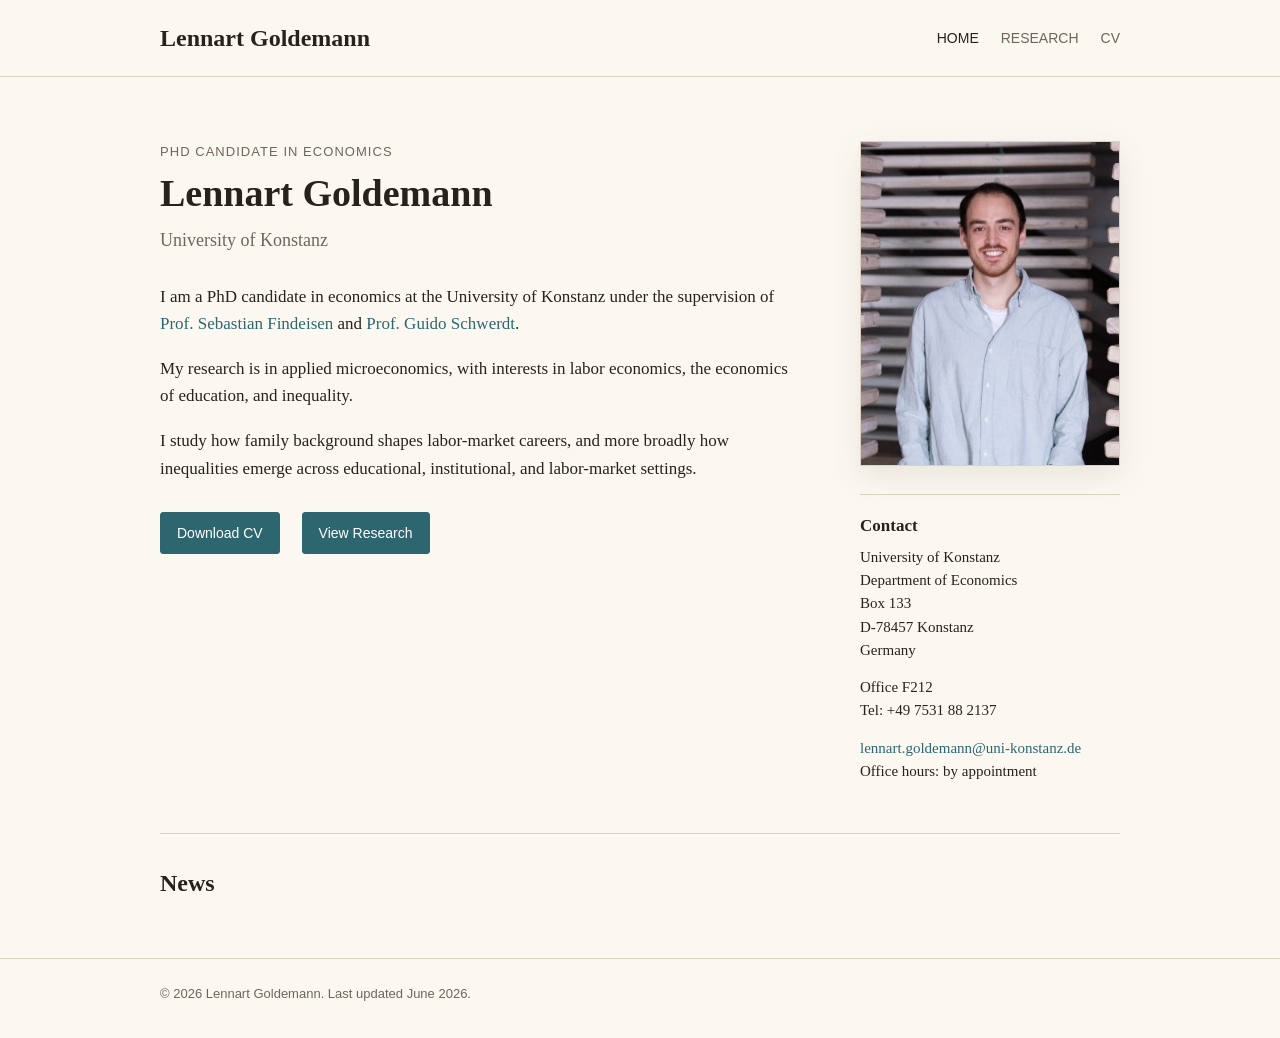
==== index.html @ 66ce783b "Match research link button styling" ====
<!doctype html>
<html lang="en">
  <head>
    <meta charset="utf-8">
    <meta name="viewport" content="width=device-width, initial-scale=1">
    <title>Lennart Goldemann</title>
    <meta
      name="description"
      content="Personal research website for Lennart Goldemann, PhD candidate in economics."
    >
    <link rel="stylesheet" href="assets/styles.css">
  </head>
  <body>
    <header class="site-header">
      <div class="container header-inner">
        <a class="site-title" href="index.html">Lennart Goldemann</a>
        <nav class="site-nav" aria-label="Main navigation">
          <a href="index.html" aria-current="page">Home</a>
          <a href="research.html">Research</a>
          <a href="assets/CV_Goldemann.pdf">CV</a>
        </nav>
      </div>
    </header>

    <main class="container main-layout">
      <section class="intro" aria-labelledby="intro-heading">
        <!-- Edit the text below with your current title, affiliation, and bio. -->
        <p class="eyebrow">PhD Candidate in Economics</p>
        <h1 id="intro-heading">Lennart Goldemann</h1>
        <p class="position">University of Konstanz</p>

        <p>
          I am a PhD candidate in economics at the University of Konstanz under
          the supervision of
          <a href="https://sebastian-findeisen.com/">Prof. Sebastian Findeisen</a>
          and
          <a href="https://www.wiwi.uni-konstanz.de/schwerdt/personen/prof-dr-guido-schwerdt/">Prof. Guido Schwerdt</a>.
        </p>

        <p>
          My research is in applied microeconomics, with interests in labor
          economics, the economics of education, and inequality.
        </p>

        <p>
          I study how family background shapes labor-market careers, and more
          broadly how inequalities emerge across educational, institutional, and
          labor-market settings.
        </p>

        <div class="action-row" aria-label="Primary links">
          <a class="button" href="assets/CV_Goldemann.pdf">Download CV</a>
          <a class="button" href="research.html">View Research</a>
        </div>
      </section>

      <aside class="profile-card" aria-label="Profile information">
        <figure class="portrait">
          <img
            src="assets/picture_me.png"
            width="400"
            height="400"
            alt="Portrait of Lennart Goldemann"
            onerror="this.closest('.portrait').classList.add('is-missing'); this.remove();"
          >
          <figcaption>Add your photo as <span>assets/picture_me.png</span></figcaption>
        </figure>

        <section class="contact-block" aria-labelledby="contact-heading">
          <h2 id="contact-heading">Contact</h2>
          <p>
            University of Konstanz<br>
            Department of Economics<br>
            Box 133<br>
            D-78457 Konstanz<br>
            Germany
          </p>
          <p>
            Office F212<br>
            Tel: +49 7531 88 2137
          </p>
          <p>
            <a href="mailto:lennart.goldemann@uni-konstanz.de">lennart.goldemann@uni-konstanz.de</a><br>
            Office hours: by appointment
          </p>
        </section>
      </aside>
    </main>

    <section class="container page-section" aria-labelledby="news-heading">
      <h2 id="news-heading">News</h2>
      <!-- Add news items here when you have updates to share. -->
      <ul class="news-list"></ul>
    </section>

    <footer class="site-footer">
      <div class="container">
        <p>&copy; 2026 Lennart Goldemann. Last updated June 2026.</p>
      </div>
    </footer>
  </body>
</html>
---- assets/styles.css ----
:root {
  --bg: #fbf8f2;
  --text: #27221d;
  --muted: #6f655b;
  --border: #ded1c0;
  --soft: #f3eadf;
  --abstract-bg: #eef0e6;
  --abstract-border: #d3d6c6;
  --link: #2e6670;
  --link-hover: #214b52;
  --max-width: 960px;
}

* {
  box-sizing: border-box;
}

html {
  color-scheme: light;
}

body {
  margin: 0;
  background: var(--bg);
  color: var(--text);
  font-family: Georgia, "Times New Roman", serif;
  font-size: 17px;
  line-height: 1.62;
}

img {
  display: block;
  max-width: 100%;
}

a {
  color: var(--link);
  text-decoration: none;
}

a:hover,
a:focus-visible {
  color: var(--link-hover);
  text-decoration: underline;
}

a:focus-visible {
  outline: 2px solid var(--link);
  outline-offset: 3px;
}

.container {
  width: min(calc(100% - 32px), var(--max-width));
  margin: 0 auto;
}

.site-header {
  border-bottom: 1px solid var(--border);
  background: rgba(251, 248, 242, 0.96);
}

.header-inner {
  display: flex;
  align-items: center;
  justify-content: space-between;
  gap: 24px;
  min-height: 76px;
}

.site-title {
  color: var(--text);
  font-size: 24px;
  font-weight: 700;
  line-height: 1.2;
}

.site-title:hover,
.site-title:focus-visible {
  color: var(--text);
  text-decoration: none;
}

.site-nav {
  display: flex;
  align-items: center;
  gap: 22px;
  font-family: Arial, Helvetica, sans-serif;
  font-size: 14px;
  letter-spacing: 0;
  text-transform: uppercase;
}

.site-nav a {
  color: var(--muted);
}

.site-nav a[aria-current="page"],
.site-nav a:hover,
.site-nav a:focus-visible {
  color: var(--text);
}

.main-layout {
  display: grid;
  grid-template-columns: minmax(0, 1fr) 260px;
  gap: 56px;
  padding: 64px 0 36px;
}

.intro {
  max-width: 660px;
}

.eyebrow {
  margin: 0 0 10px;
  color: var(--muted);
  font-family: Arial, Helvetica, sans-serif;
  font-size: 13px;
  letter-spacing: 0.08em;
  text-transform: uppercase;
}

h1,
h2,
h3,
p {
  margin-top: 0;
}

h1 {
  margin-bottom: 10px;
  font-size: 38px;
  line-height: 1.15;
}

h2 {
  margin-bottom: 18px;
  font-size: 24px;
  line-height: 1.25;
}

h3 {
  margin-bottom: 7px;
  font-size: 19px;
  line-height: 1.35;
}

.position {
  margin-bottom: 28px;
  color: var(--muted);
  font-size: 18px;
}

.action-row {
  display: flex;
  flex-wrap: wrap;
  align-items: center;
  gap: 16px 22px;
  margin-top: 30px;
}

.button {
  display: inline-flex;
  align-items: center;
  justify-content: center;
  min-height: 42px;
  padding: 9px 16px;
  border: 1px solid var(--link);
  border-radius: 3px;
  background: var(--link);
  color: #fff;
  font-family: Arial, Helvetica, sans-serif;
  font-size: 14px;
  line-height: 1.2;
}

.button:hover,
.button:focus-visible {
  background: var(--link-hover);
  color: #fff;
  text-decoration: none;
}

.text-link {
  font-family: Arial, Helvetica, sans-serif;
  font-size: 14px;
}

.profile-card {
  align-self: start;
}

.portrait {
  margin: 0 0 28px;
  border: 1px solid var(--border);
  background: var(--soft);
  box-shadow: 0 10px 28px rgba(82, 58, 34, 0.1);
}

.portrait img {
  width: 100%;
  height: auto;
  aspect-ratio: 4 / 5;
  object-fit: cover;
}

.portrait figcaption {
  display: none;
  min-height: 220px;
  padding: 24px;
  color: var(--muted);
  place-items: center;
  text-align: center;
}

.portrait.is-missing figcaption {
  display: grid;
}

.portrait figcaption span {
  display: block;
  margin-top: 6px;
  color: var(--text);
  font-family: Arial, Helvetica, sans-serif;
  font-size: 13px;
}

.contact-block {
  border-top: 1px solid var(--border);
  padding-top: 20px;
  font-size: 15px;
  line-height: 1.55;
}

.contact-block h2 {
  margin-bottom: 10px;
  font-size: 17px;
}

.contact-block p {
  margin-bottom: 14px;
}

.page-section {
  border-top: 1px solid var(--border);
  padding: 34px 0 42px;
}

.news-list {
  display: grid;
  gap: 12px;
  margin: 0;
  padding: 0;
  list-style: none;
}

.news-list li {
  display: grid;
  grid-template-columns: 120px minmax(0, 1fr);
  gap: 18px;
}

.news-list time,
.paper-meta,
.site-footer {
  color: var(--muted);
}

.content-page {
  max-width: 780px;
  padding: 58px 0 48px;
}

.page-heading {
  margin-bottom: 42px;
}

.page-heading p {
  color: var(--muted);
  font-size: 18px;
}

.research-section {
  border-top: 1px solid var(--border);
  padding-top: 30px;
  margin-top: 34px;
}

.paper {
  margin-bottom: 30px;
}

.paper:last-child {
  margin-bottom: 0;
}

.paper p {
  margin-bottom: 10px;
}

.abstract {
  margin: 8px 0 13px;
}

.abstract[open] {
  padding: 10px 14px 2px;
  border: 1px solid var(--abstract-border);
  border-radius: 4px;
  background: var(--abstract-bg);
}

.abstract summary {
  display: inline-flex;
  align-items: center;
  min-height: 34px;
  padding: 6px 12px;
  border: 1px solid var(--border);
  border-radius: 3px;
  background: var(--soft);
  color: var(--link);
  cursor: pointer;
  font-family: Arial, Helvetica, sans-serif;
  font-size: 14px;
  line-height: 1.2;
  list-style: none;
}

.abstract summary::-webkit-details-marker {
  display: none;
}

.abstract summary::after {
  content: "+";
  margin-left: 9px;
  color: var(--muted);
}

.abstract[open] summary::after {
  content: "-";
}

.abstract summary:hover,
.abstract summary:focus-visible {
  border-color: var(--link);
  color: var(--link-hover);
}

.abstract p {
  margin: 12px 0 14px;
  color: var(--text);
}

.paper-links {
  display: flex;
  flex-wrap: wrap;
  gap: 10px 16px;
  font-family: Arial, Helvetica, sans-serif;
  font-size: 14px;
}

.site-footer {
  border-top: 1px solid var(--border);
  padding: 24px 0 34px;
  font-family: Arial, Helvetica, sans-serif;
  font-size: 13px;
}

.site-footer p {
  margin: 0;
}

@media (max-width: 760px) {
  body {
    font-size: 16px;
  }

  .header-inner {
    align-items: flex-start;
    flex-direction: column;
    gap: 12px;
    padding: 18px 0;
  }

  .site-nav {
    flex-wrap: wrap;
    gap: 12px 18px;
  }

  .main-layout {
    grid-template-columns: 1fr;
    gap: 34px;
    padding-top: 42px;
  }

  h1 {
    font-size: 32px;
  }

  .profile-card {
    max-width: 320px;
  }

  .news-list li {
    grid-template-columns: 1fr;
    gap: 2px;
  }
}
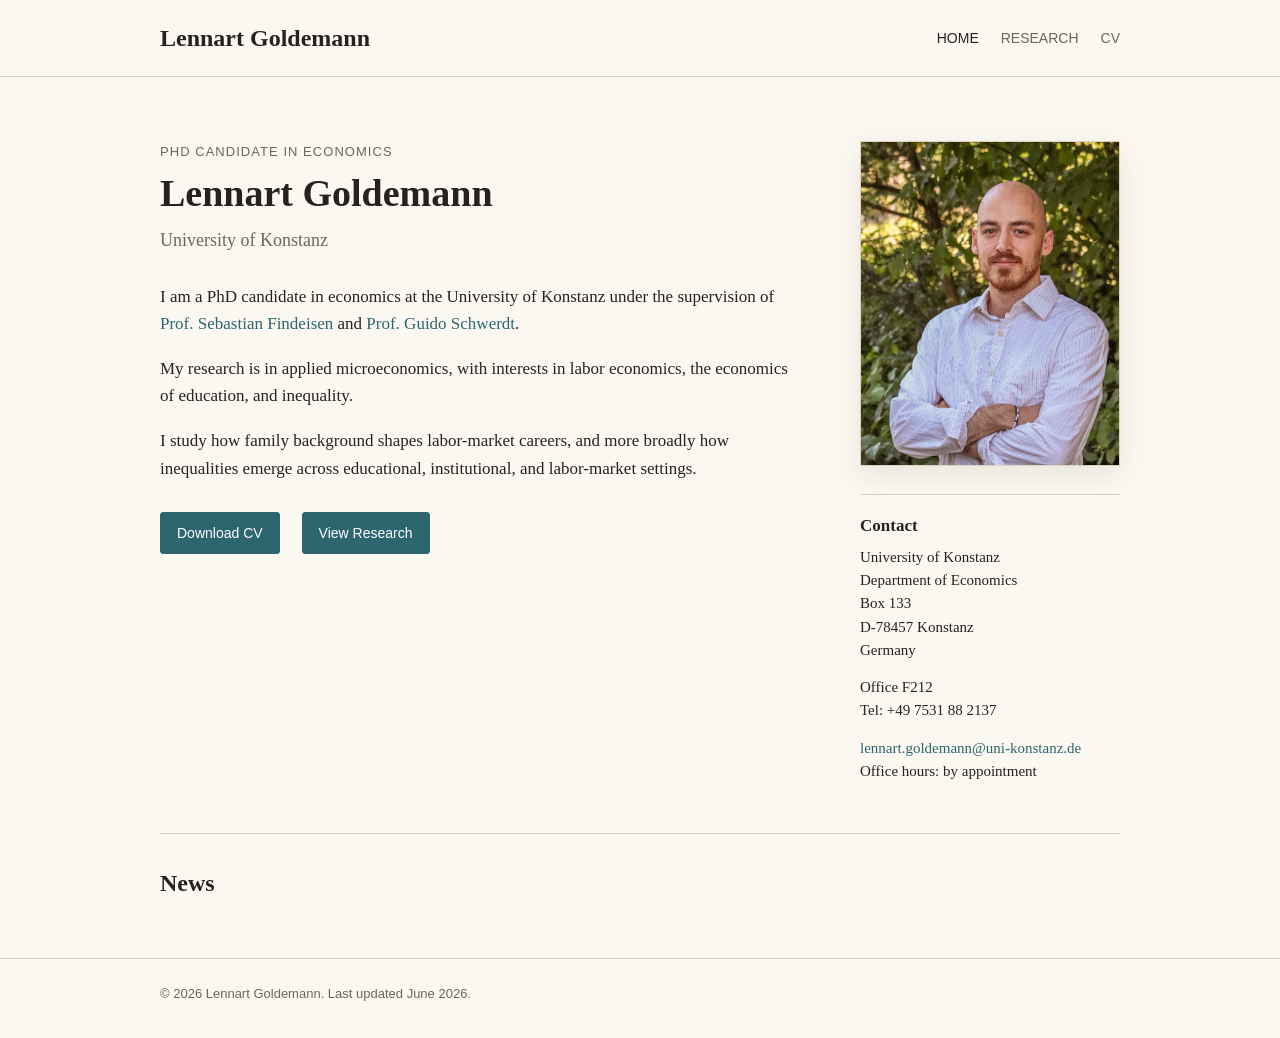
==== commit cff46be6: "Update website portrait" ====
--- a/index.html
+++ b/index.html
@@ -57,13 +57,13 @@
       <aside class="profile-card" aria-label="Profile information">
         <figure class="portrait">
           <img
-            src="assets/picture_me.png"
+            src="assets/picture_website.jpeg"
             width="400"
             height="400"
             alt="Portrait of Lennart Goldemann"
             onerror="this.closest('.portrait').classList.add('is-missing'); this.remove();"
           >
-          <figcaption>Add your photo as <span>assets/picture_me.png</span></figcaption>
+          <figcaption>Add your photo as <span>assets/picture_website.jpeg</span></figcaption>
         </figure>
 
         <section class="contact-block" aria-labelledby="contact-heading">
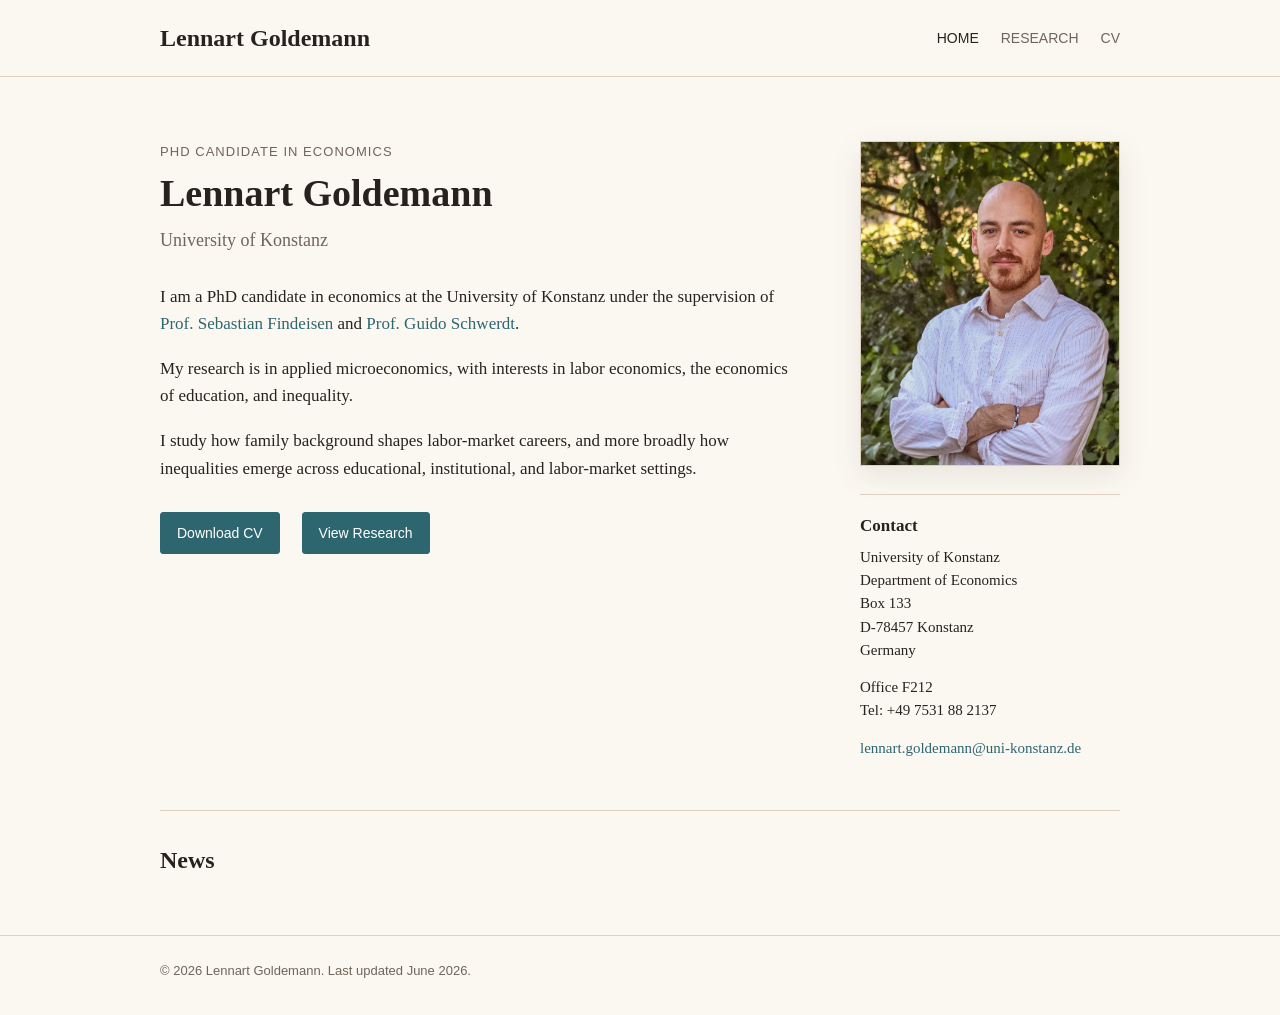
==== commit d8f747a6: "Remove office hours from homepage" ====
--- a/index.html
+++ b/index.html
@@ -80,8 +80,7 @@
             Tel: +49 7531 88 2137
           </p>
           <p>
-            <a href="mailto:lennart.goldemann@uni-konstanz.de">lennart.goldemann@uni-konstanz.de</a><br>
-            Office hours: by appointment
+            <a href="mailto:lennart.goldemann@uni-konstanz.de">lennart.goldemann@uni-konstanz.de</a>
           </p>
         </section>
       </aside>
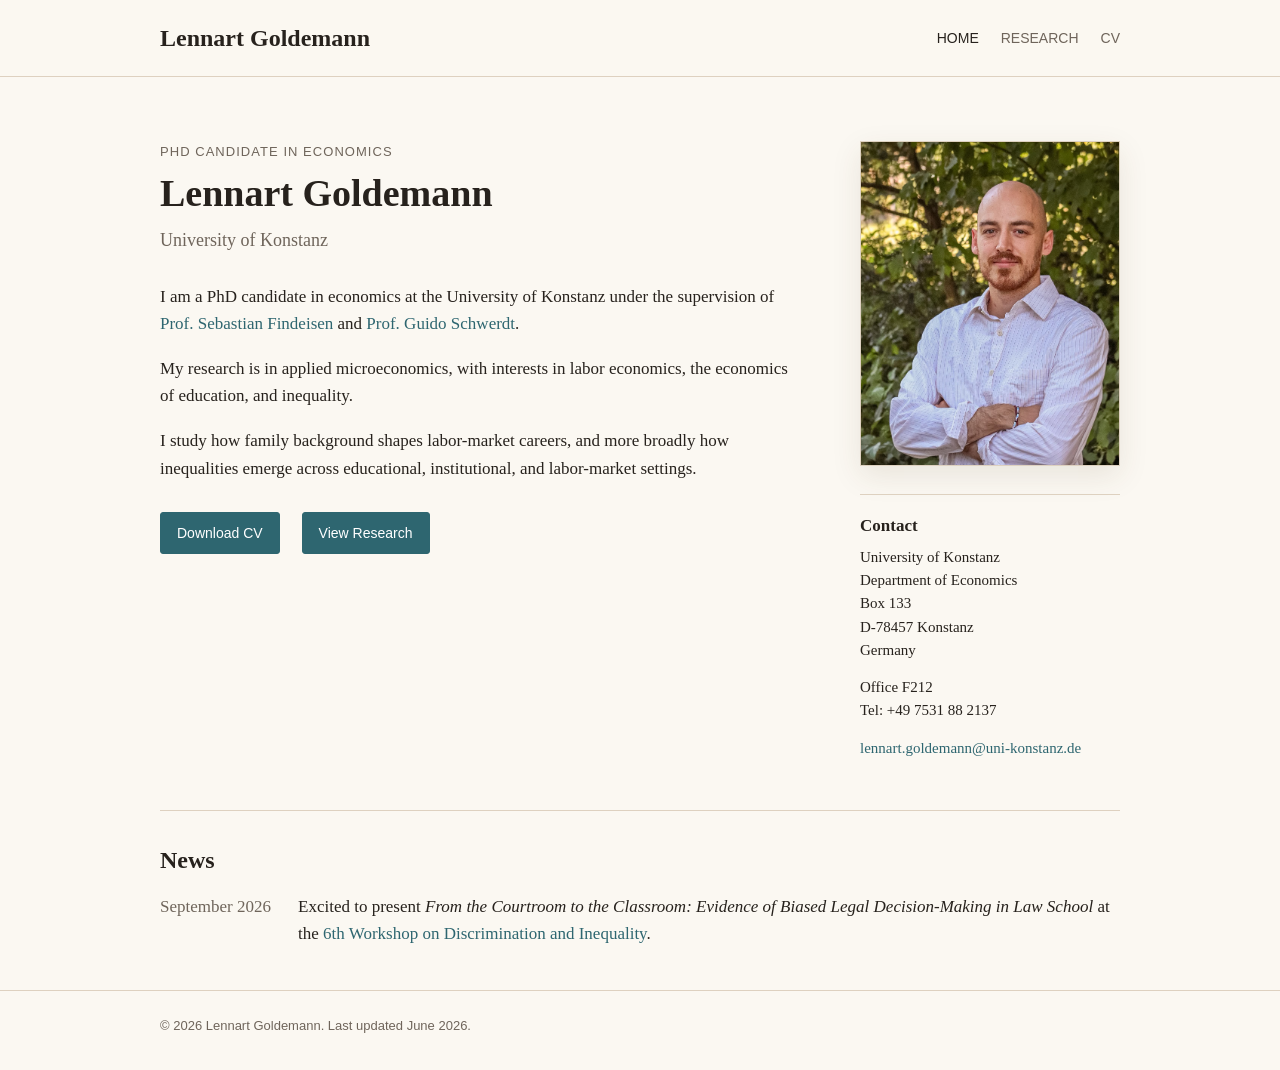
==== commit 523a5d4f: "Add September workshop news item" ====
--- a/index.html
+++ b/index.html
@@ -89,7 +89,17 @@
     <section class="container page-section" aria-labelledby="news-heading">
       <h2 id="news-heading">News</h2>
       <!-- Add news items here when you have updates to share. -->
-      <ul class="news-list"></ul>
+      <ul class="news-list">
+        <li>
+          <time datetime="2026-09">September 2026</time>
+          <span>
+            Excited to present <em>From the Courtroom to the Classroom: Evidence
+            of Biased Legal Decision-Making in Law School</em> at the
+            <a href="https://theeconomicmisfit.com/2026/03/01/2026-discrimination-and-diversity-workshop/">6th Workshop on Discrimination
+            and Inequality</a>.
+          </span>
+        </li>
+      </ul>
     </section>
 
     <footer class="site-footer">
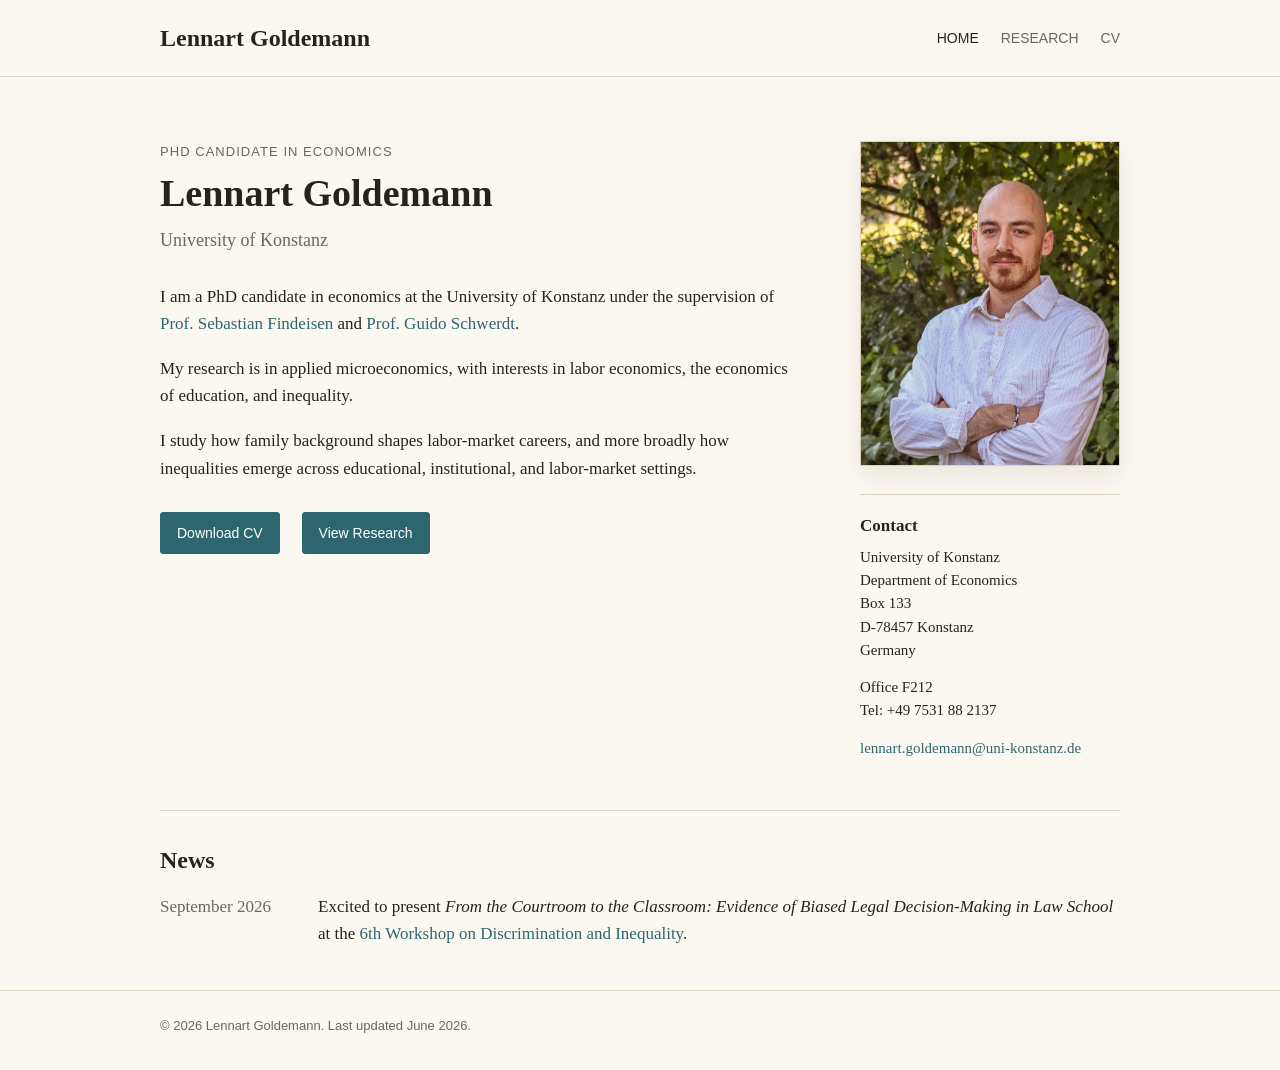
==== commit f4cc23f0: "Prevent news date wrapping" ====
--- a/index.html
+++ b/index.html
@@ -91,7 +91,7 @@
       <!-- Add news items here when you have updates to share. -->
       <ul class="news-list">
         <li>
-          <time datetime="2026-09">September 2026</time>
+          <time datetime="2026-09">September&nbsp;2026</time>
           <span>
             Excited to present <em>From the Courtroom to the Classroom: Evidence
             of Biased Legal Decision-Making in Law School</em> at the
--- a/assets/styles.css
+++ b/assets/styles.css
@@ -256,7 +256,7 @@
 
 .news-list li {
   display: grid;
-  grid-template-columns: 120px minmax(0, 1fr);
+  grid-template-columns: minmax(140px, max-content) minmax(0, 1fr);
   gap: 18px;
 }
 
@@ -264,6 +264,10 @@
 .paper-meta,
 .site-footer {
   color: var(--muted);
+}
+
+.news-list time {
+  white-space: nowrap;
 }
 
 .content-page {
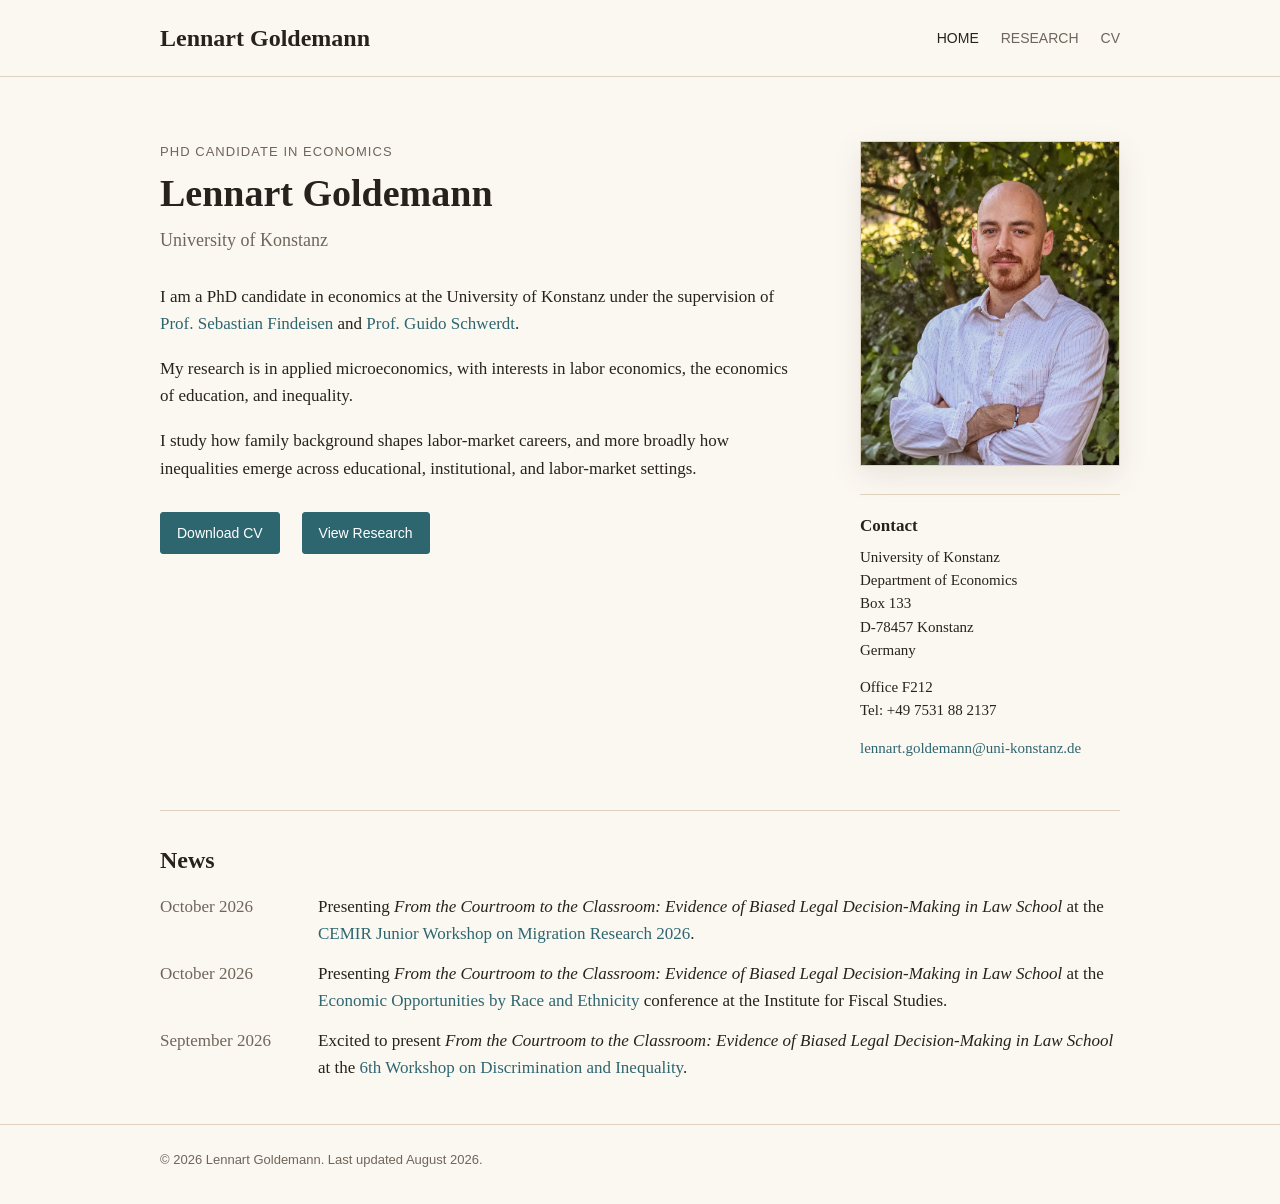
==== commit 002ea550: "Add October conference news" ====
--- a/index.html
+++ b/index.html
@@ -91,6 +91,23 @@
       <!-- Add news items here when you have updates to share. -->
       <ul class="news-list">
         <li>
+          <time datetime="2026-10-28">October&nbsp;2026</time>
+          <span>
+            Presenting <em>From the Courtroom to the Classroom: Evidence
+            of Biased Legal Decision-Making in Law School</em> at the
+            <a href="https://www.ifo.de/en/cesifo/event/2026-10-28/cemir-junior-workshop-migration-research-2026">CEMIR Junior Workshop on Migration Research 2026</a>.
+          </span>
+        </li>
+        <li>
+          <time datetime="2026-10-05">October&nbsp;2026</time>
+          <span>
+            Presenting <em>From the Courtroom to the Classroom: Evidence
+            of Biased Legal Decision-Making in Law School</em> at the
+            <a href="https://ifs.org.uk/events/economic-opportunities-race-and-ethnicity">Economic Opportunities by Race and Ethnicity</a>
+            conference at the Institute for Fiscal Studies.
+          </span>
+        </li>
+        <li>
           <time datetime="2026-09">September&nbsp;2026</time>
           <span>
             Excited to present <em>From the Courtroom to the Classroom: Evidence
@@ -104,7 +121,7 @@
 
     <footer class="site-footer">
       <div class="container">
-        <p>&copy; 2026 Lennart Goldemann. Last updated June 2026.</p>
+        <p>&copy; 2026 Lennart Goldemann. Last updated August 2026.</p>
       </div>
     </footer>
   </body>
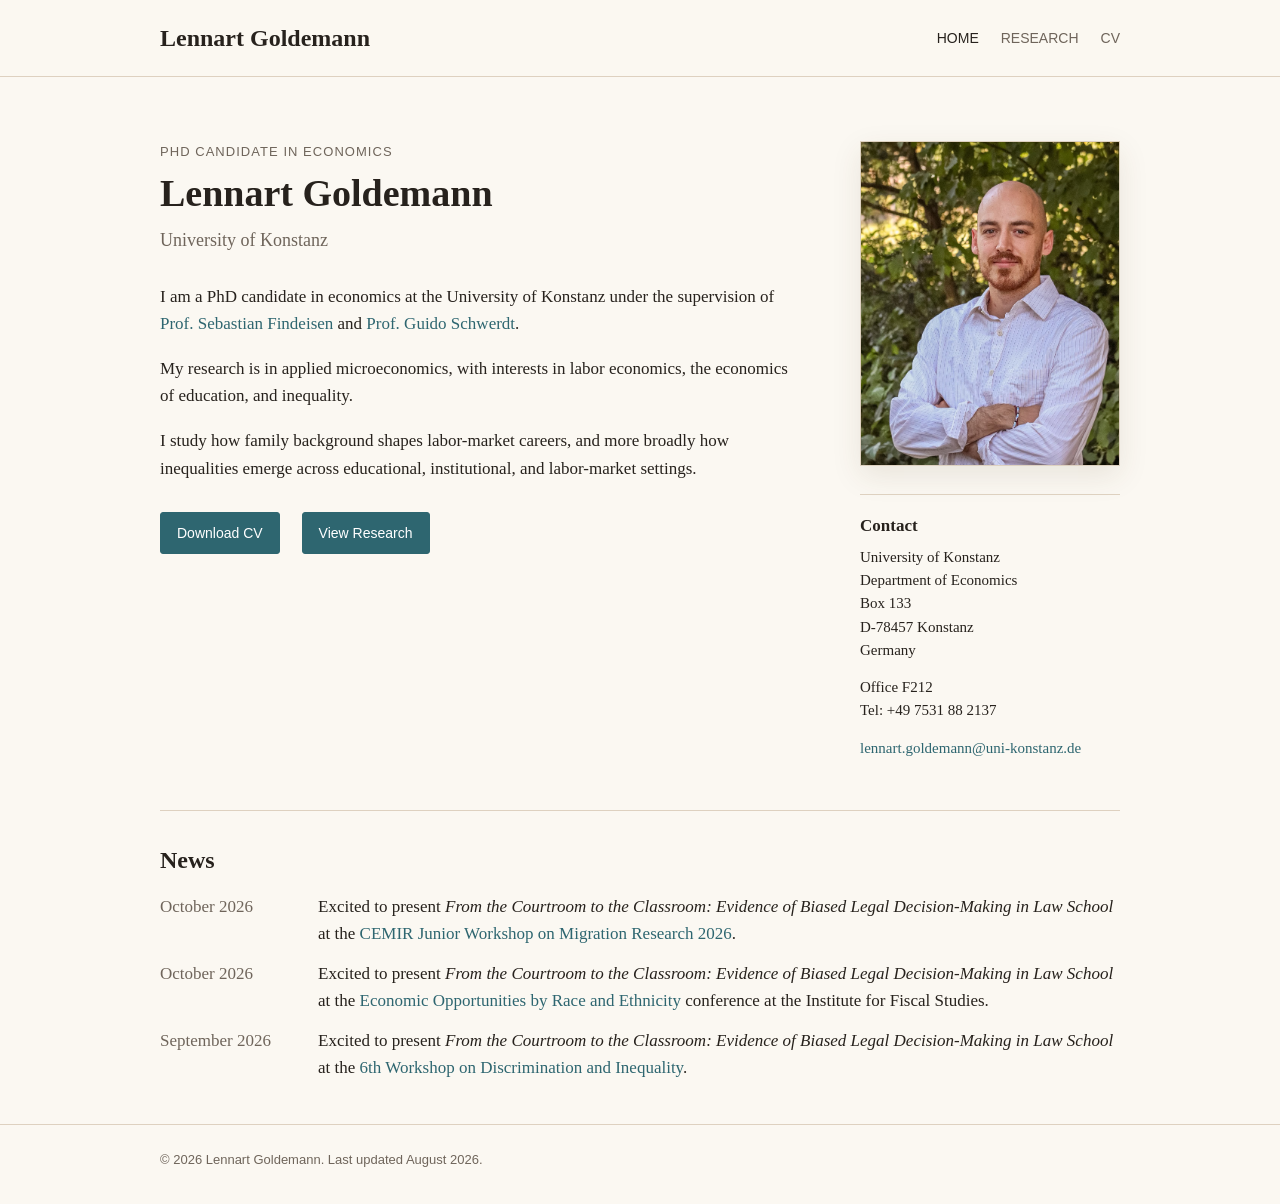
==== commit 2e6b736b: "Align October news wording" ====
--- a/index.html
+++ b/index.html
@@ -93,7 +93,7 @@
         <li>
           <time datetime="2026-10-28">October&nbsp;2026</time>
           <span>
-            Presenting <em>From the Courtroom to the Classroom: Evidence
+            Excited to present <em>From the Courtroom to the Classroom: Evidence
             of Biased Legal Decision-Making in Law School</em> at the
             <a href="https://www.ifo.de/en/cesifo/event/2026-10-28/cemir-junior-workshop-migration-research-2026">CEMIR Junior Workshop on Migration Research 2026</a>.
           </span>
@@ -101,7 +101,7 @@
         <li>
           <time datetime="2026-10-05">October&nbsp;2026</time>
           <span>
-            Presenting <em>From the Courtroom to the Classroom: Evidence
+            Excited to present <em>From the Courtroom to the Classroom: Evidence
             of Biased Legal Decision-Making in Law School</em> at the
             <a href="https://ifs.org.uk/events/economic-opportunities-race-and-ethnicity">Economic Opportunities by Race and Ethnicity</a>
             conference at the Institute for Fiscal Studies.
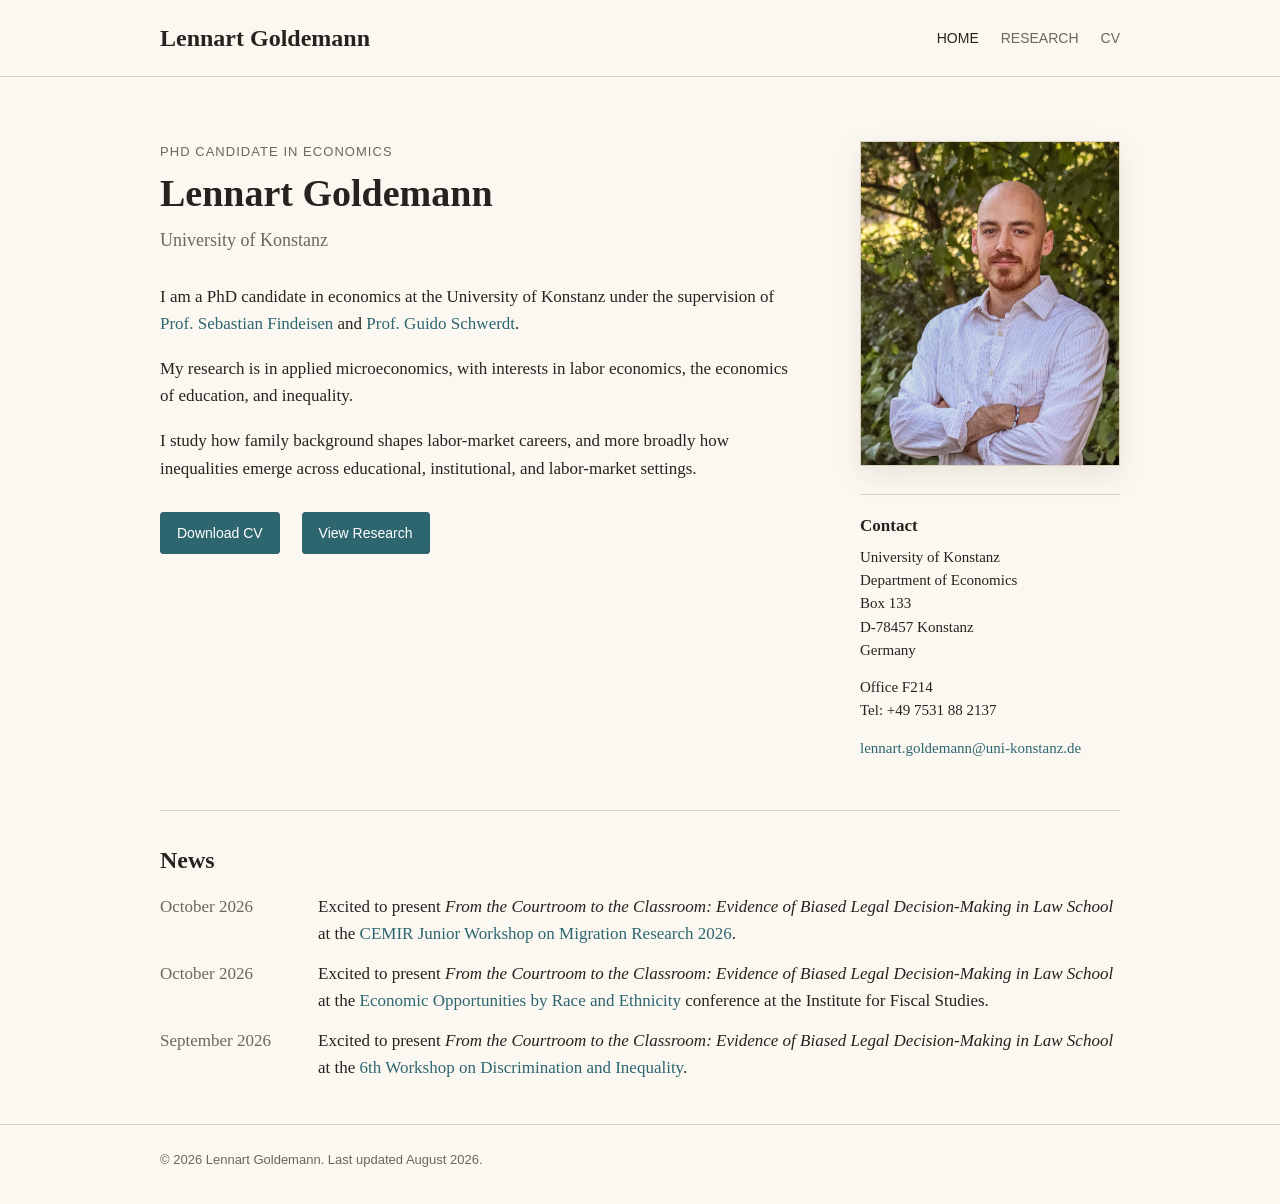
==== commit 91e71b25: "Update office number" ====
--- a/index.html
+++ b/index.html
@@ -76,7 +76,7 @@
             Germany
           </p>
           <p>
-            Office F212<br>
+            Office F214<br>
             Tel: +49 7531 88 2137
           </p>
           <p>
